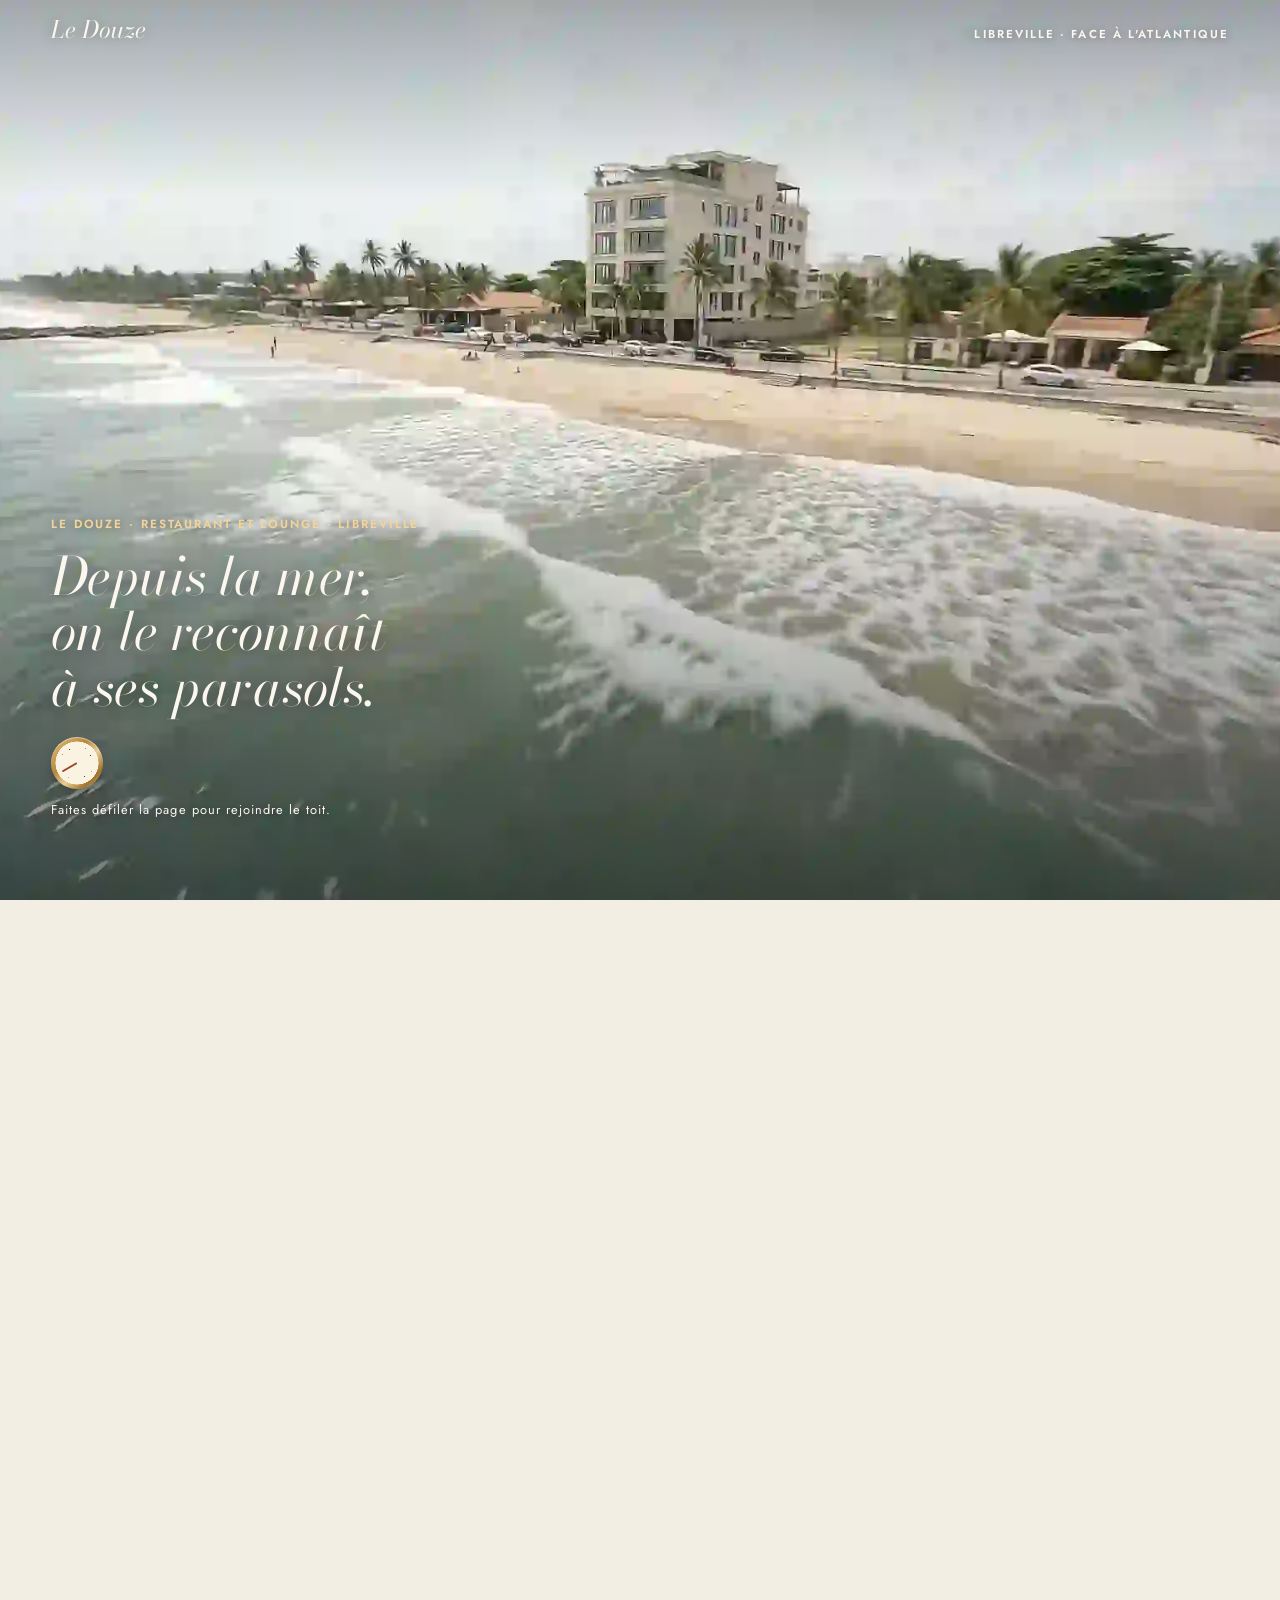
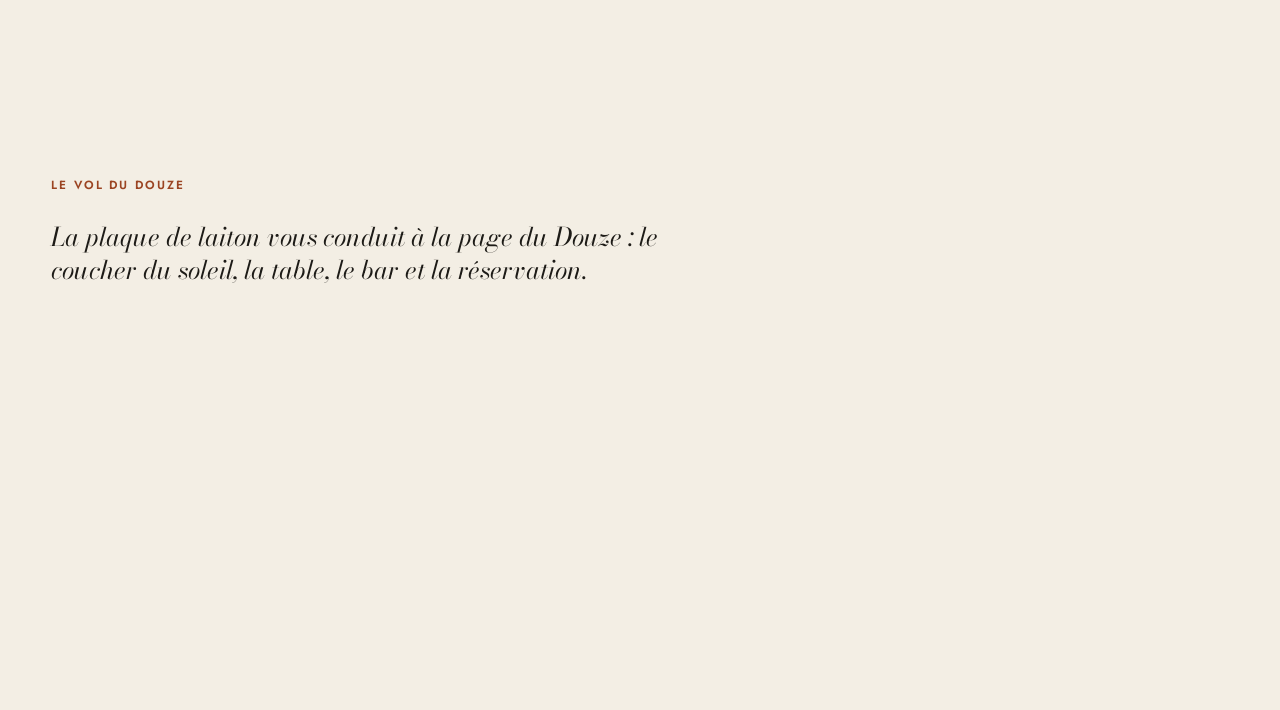
==== vol/index.html @ 2e79db7e "Le vol du Douze : de la mer au comptoir du salon-bar (page /vol/) Vol simulé de 26 s, piloté par le " ====
<!doctype html>
<html lang="fr">
<head>
<meta charset="utf-8">
<meta name="viewport" content="width=device-width, initial-scale=1">
<title>Le Douze · Le toit</title>
<meta name="robots" content="noindex">
<link rel="icon" href="data:,">
<link rel="preconnect" href="https://fonts.googleapis.com">
<link rel="preconnect" href="https://fonts.gstatic.com" crossorigin>
<link href="https://fonts.googleapis.com/css2?family=Bodoni+Moda:ital,opsz,wght@0,6..96,400..700;1,6..96,400..600&family=Jost:wght@400;500;600&display=swap" rel="stylesheet">
<link rel="stylesheet" href="cinescroll.css">
<link rel="stylesheet" href="vol.css">
</head>
<body>

<header class="bandeau">
  <p class="marque">Le Douze</p>
  <p class="bandeau__lieu">Libreville · face à l'Atlantique</p>
</header>

<main>
  <!-- Le vol : de l'océan au toit, puis au comptoir du salon-bar. Vidéo générée (vol simulé), 26 s.
       Temps du film : mer 0-0,26 · tables 0,26-0,42 · couple 0,42-0,56 · pergola 0,56-0,705 ·
       seuil 0,705-0,85 · bar 0,85-1. La courbe ralentit sur le couple et la plage. -->
  <section class="vol" id="vol" data-cs-scene data-cs-length="720" data-cs-damp="7" aria-labelledby="titre-douze">
    <div class="vol__scene" data-cs-stage>
      <img class="vol__affiche" data-cs-poster src="media/vol-debut.webp" data-cs-poster-end="media/vol-fin.webp"
           alt="Vue aérienne depuis l'océan : la plage, le boulevard bordé de cocotiers et l'immeuble du Douze, son toit-terrasse couvert de parasols écrus.">
      <video class="vol__film" data-cs-video data-cs-src="media/vol.mp4" data-cs-src-mobile="media/vol-m.mp4"
             data-cs-curve="0:0, 0.22:0.26, 0.36:0.42, 0.45:0.47, 0.53:0.56, 0.66:0.705, 0.78:0.85, 0.9:0.995, 1:1"
             muted playsinline preload="none" aria-hidden="true"></video>
      <div class="vol__voile" aria-hidden="true"></div>

      <div class="vol__ouverture" data-cs-cue="0,0.08">
        <p class="surtitre">Le Douze · restaurant et lounge · Libreville</p>
        <p class="ouverture__phrase">Depuis la mer, on le reconnaît à ses parasols.</p>
        <p class="altimetre" aria-hidden="true"><span class="altimetre__aiguille"></span></p>
        <p class="ouverture__geste">Faites défiler la page pour rejoindre le toit.</p>
      </div>

      <p class="vol__legende vol__legende--droite" data-cs-cue="0.07,0.23">Trois étages au-dessus du boulevard, l'Atlantique pour seul voisin.</p>
      <p class="vol__legende" data-cs-cue="0.22,0.38">Le déjeuner se prend au soleil, sous les parasols de toile.</p>
      <p class="vol__legende vol__legende--droite" data-cs-cue="0.38,0.54">En contrebas, la plage ; au-delà, l'Atlantique jusqu'à l'horizon.</p>
      <p class="vol__legende" data-cs-cue="0.6,0.77">Sous la pergola, le salon-bar ouvre ses baies sur la mer.</p>

      <div class="vol__heros" data-cs-cue="0.86,1">
        <p class="heure-geante" aria-hidden="true">12<span class="heure-geante__h">h</span>30</p>
        <h1 id="titre-douze" class="heros__titre">Douze heures sur un toit, face à l'océan.</h1>
        <p class="heros__phrase">Le déjeuner au soleil, le coucher du soleil sur l'Atlantique, puis la nuit au bar. Le Douze vous reçoit chaque jour de midi à minuit, au troisième étage et sur le toit.</p>
        <a class="ascenseur" href="../#reserver">
          <span class="ascenseur__plaque" aria-hidden="true">
            <span class="ascenseur__vis"></span><span class="ascenseur__vis"></span>
            <span class="ascenseur__bouton"><svg viewBox="0 0 24 24"><path d="M12 6l6 8H6z"/></svg></span>
            <span class="ascenseur__etage">Toit</span>
          </span>
          <span class="ascenseur__txt">Réserver une table</span>
        </a>
      </div>
    </div>
  </section>

  <section class="suite" id="suite">
    <p class="surtitre">Le vol du Douze</p>
    <p class="suite__texte">La plaque de laiton vous conduit à la page du Douze : le coucher du soleil, la table, le bar et la réservation.</p>
  </section>
</main>

<script>
  // Téléphone tenu droit : une version recadrée en hauteur (810 × 1080, toute la définition de la
  // source), au lieu d'un 16:9 de 720 px agrandi six fois pour remplir l'écran. Tenu à
  // l'horizontale (ou tablette couchée), le 16:9 léger. Même règle « mobile » que le moteur.
  (() => {
    const mobile = matchMedia('(hover: none) and (pointer: coarse)').matches || matchMedia('(max-width: 760px)').matches;
    if (!mobile) return;
    const v = document.querySelector('.vol__film');
    if (matchMedia('(orientation: portrait)').matches) document.documentElement.classList.add('vol-portrait');
    else v.dataset.csSrcMobile = 'media/vol-m-paysage.mp4';
  })();
</script>
<script src="cinescroll.js"></script>
<script>
  // L'en-tête suit la pose du vol (même seuil que le voile crème de vol.css).
  document.getElementById('vol').addEventListener('cs:progress', e => {
    const pose = Math.min(1, Math.max(0, (e.detail.p - 0.84) * 7));
    document.documentElement.style.setProperty('--pose', pose.toFixed(3));
  });
</script>
</body>
</html>
---- vol/cinescroll.css ----
/* cine-scroll1 engine styles. Thème par variables ; ne pas modifier par projet. */
[data-cs-scene] { position: relative; }
[data-cs-stage] {
  position: sticky; top: 0; height: 100svh; overflow: hidden;
  display: grid; place-items: center;
}
[data-cs-stage] > canvas[data-cs-orbit],
[data-cs-stage] > video[data-cs-video],
[data-cs-stage] > [data-cs-poster],
[data-cs-stage] > [data-cs-gl] {
  grid-area: 1 / 1; width: 100%; height: 100%; display: block;
}
video[data-cs-video], [data-cs-poster] { object-fit: var(--cs-fit, cover); }
canvas[data-cs-orbit] { cursor: grab; outline: none; }
canvas[data-cs-orbit].cs-grabbing { cursor: grabbing; }
canvas[data-cs-orbit]:focus-visible { outline: 2px solid var(--cs-focus, currentColor); outline-offset: -6px; }
/* L'affiche reste sous le média jusqu'à la première vraie image peinte. */
[data-cs-poster] { transition: opacity .25s linear; }
[data-cs-poster].cs-hidden { opacity: 0; visibility: hidden; }
video[data-cs-video]:not(.cs-painted), canvas[data-cs-orbit]:not(.cs-painted) { opacity: 0; }
[data-cs-hint] { transition: opacity .4s ease; }
[data-cs-hint].cs-hidden { opacity: 0; visibility: hidden; }
/* Textes calés : cachés seulement quand le moteur tourne. */
.cs-ready [data-cs-cue] { opacity: 0; visibility: hidden; will-change: opacity, transform; }
@media (prefers-reduced-motion: reduce) {
  [data-cs-poster], [data-cs-hint] { transition: none; }
  video[data-cs-video] { display: none; }
}
---- vol/vol.css ----
:root {
  --toile: #f3eee4;
  --encre: #1d1b17;
  --encre-douce: #4d473f;
  --terre: #9b4422;
  --papier: #fbf7ef;
  --laiton-grain: linear-gradient(135deg, #e3c27f 0%, #b8873e 38%, #e9cf95 58%, #a2742f 80%, #d4b06a 100%);
  --f-display: "Bodoni Moda", "Didot", "Bodoni 72", Georgia, serif;
  --f-texte: "Jost", "Futura", system-ui, sans-serif;
  --gouttiere: clamp(1rem, 4vw, 3.5rem);
  color-scheme: light;
}
*, *::before, *::after { box-sizing: border-box; }
html { background: var(--toile); }
body { margin: 0; background: var(--toile); color: var(--encre); font: 400 1.05rem/1.55 var(--f-texte); -webkit-font-smoothing: antialiased; }
img { display: block; max-width: 100%; height: auto; }

.bandeau {
  position: fixed; inset: 0 0 auto 0; z-index: 10;
  display: flex; justify-content: space-between; align-items: baseline;
  padding: 1.1rem var(--gouttiere);
  pointer-events: none;
}
/* --pose (0..1, posé par la page) : l'en-tête passe du blanc sur le vol à l'encre sur le voile crème. */
.bandeau { --ton: color-mix(in srgb, var(--encre) calc(var(--pose, 0) * 100%), var(--papier)); }
.marque { margin: 0; font: italic 400 1.5rem/1 var(--f-display); color: var(--ton); text-shadow: 0 1px 12px rgb(0 0 0 / calc(.35 * (1 - var(--pose, 0)))); }
.bandeau__lieu { margin: 0; font-size: .72rem; font-weight: 600; letter-spacing: .18em; text-transform: uppercase; color: var(--ton); text-shadow: 0 1px 10px rgb(0 0 0 / calc(.4 * (1 - var(--pose, 0)))); }
.cs-reduced { --pose: 1; }

/* ---------- la scène du vol ---------- */
.vol__scene { position: sticky; top: 0; height: 100svh; overflow: hidden; background: #cfd6d6; }
.vol__affiche, .vol__film { position: absolute; inset: 0; width: 100%; height: 100%; object-fit: cover; object-position: 58% 50%; }
.vol__voile {
  position: absolute; inset: 0; pointer-events: none;
  background:
    linear-gradient(90deg, rgb(243 238 228 / calc(var(--fin, 0) * .9)) 0%, rgb(243 238 228 / calc(var(--fin, 0) * .55)) 38%, rgb(243 238 228 / 0) 62%),
    linear-gradient(0deg, rgb(10 14 20 / calc((1 - var(--fin, 0)) * .55)) 0%, rgb(10 14 20 / calc((1 - var(--fin, 0)) * .22)) 30%, rgb(10 14 20 / 0) 52%),
    linear-gradient(180deg, rgb(10 14 20 / .32) 0%, rgb(10 14 20 / 0) 22%);
}
/* --fin : de 0 à 1 pendant l'arc final (voile crème pour le titre) ; avant, un pied sombre porte les légendes claires. */
.vol { --fin: clamp(0, calc((var(--cs-p, 0) - .84) * 7), 1); }

.surtitre { margin: 0 0 1rem; font-size: .74rem; font-weight: 600; letter-spacing: .16em; text-transform: uppercase; color: var(--terre); }

/* ouverture, au-dessus de l'océan */
.vol__ouverture {
  position: absolute; left: var(--gouttiere); bottom: clamp(2rem, 9vh, 5rem);
  max-width: 30rem; color: var(--papier);
}
.vol__ouverture .surtitre { color: #f2d49a; text-shadow: 0 1px 10px rgb(0 0 0 / .45); }
.ouverture__phrase { margin: 0 0 1.4rem; font: italic 400 clamp(1.8rem, 1.2rem + 2.6vw, 3.4rem)/1.05 var(--f-display); text-shadow: 0 2px 18px rgb(0 0 0 / .4); text-wrap: balance; }
.ouverture__geste { margin: .7rem 0 0; font-size: .8rem; letter-spacing: .08em; text-shadow: 0 1px 8px rgb(0 0 0 / .5); }

/* l'altimètre : un cadran de laiton dont l'aiguille monte avec le vol */
.altimetre {
  position: relative; width: 52px; height: 52px; margin: 0; border-radius: 50%;
  background: radial-gradient(circle at 50% 50%, #faf3e2 0 58%, transparent 59%), var(--laiton-grain);
  box-shadow: 0 6px 16px -6px rgb(0 0 0 / .55), inset 0 1px 0 rgb(255 255 255 / .5);
}
.altimetre::before {
  content: ""; position: absolute; inset: 9px; border-radius: 50%;
  background: repeating-conic-gradient(from -90deg, #5a3f15 0 1.5deg, transparent 1.5deg 30deg);
  mask: radial-gradient(circle, transparent 0 62%, #000 63%);
}
.altimetre__aiguille {
  position: absolute; left: 50%; top: 50%; width: 2px; height: 17px; margin-left: -1px;
  background: var(--terre); border-radius: 2px; transform-origin: 50% 100%;
  translate: 0 -100%; rotate: calc(-120deg + var(--cs-p, 0) * 1200deg);
}

.vol__legende {
  position: absolute; left: var(--gouttiere); bottom: clamp(2rem, 10vh, 6rem); margin: 0;
  max-width: 19ch; color: var(--papier);
  font: italic 400 clamp(1.5rem, 1rem + 2vw, 2.6rem)/1.08 var(--f-display);
  text-shadow: 0 2px 16px rgb(0 0 0 / .45); text-wrap: balance;
}
.vol__legende--droite { left: auto; right: var(--gouttiere); text-align: right; }

/* la pose : le héros du Douze */
.vol__heros {
  position: absolute; left: var(--gouttiere); top: 50%; translate: 0 -50%;
  width: min(36rem, 46vw);
}
.heure-geante {
  margin: 0 0 .2em; font-family: var(--f-display); font-variation-settings: "opsz" 30;
  font-size: min(clamp(4.5rem, 11vw, 10rem), 20svh); line-height: .9; letter-spacing: -.02em;
  font-variant-numeric: lining-nums tabular-nums;
}
.heure-geante__h { font-style: italic; font-size: .42em; margin: 0 .12em; color: var(--terre); vertical-align: .55em; }
.heros__titre { margin: 0 0 1rem; font: italic 400 min(clamp(1.9rem, 1.2rem + 2.4vw, 3.4rem), 7svh)/1.05 var(--f-display); max-width: 16ch; text-wrap: balance; }
.heros__phrase { margin: 0 0 2rem; max-width: 38ch; color: var(--encre-douce); text-wrap: pretty; }

/* l'ascenseur, contrôle-objet repris de la page du Douze */
.ascenseur { display: inline-flex; align-items: center; gap: 1rem; color: var(--encre); text-decoration: none; min-height: 56px; }
.ascenseur__plaque {
  position: relative; display: grid; place-items: center; align-content: center; gap: .3rem;
  width: 62px; height: 92px; flex: none; background: var(--laiton-grain); border-radius: 9px;
  box-shadow: inset 0 1px 0 rgb(255 255 255 / .55), inset 0 -2px 4px rgb(80 50 10 / .35), 0 6px 16px -6px rgb(60 40 10 / .55);
}
.ascenseur__vis { position: absolute; left: 50%; width: 6px; height: 6px; margin-left: -3px; border-radius: 50%; background: radial-gradient(circle at 35% 35%, #f3dfae, #7e5a24); }
.ascenseur__vis:first-child { top: 7px; }
.ascenseur__vis:nth-child(2) { bottom: 7px; }
.ascenseur__bouton {
  display: grid; place-items: center; width: 36px; height: 36px; border-radius: 50%;
  background: radial-gradient(circle at 40% 35%, #3a3a3c, #121214);
  box-shadow: 0 0 0 3px #8a6428, 0 0 0 4px rgb(255 240 200 / .5), inset 0 2px 3px rgb(0 0 0 / .6);
  transition: background .25s ease, box-shadow .25s ease;
}
.ascenseur__bouton svg { width: 16px; height: 16px; fill: #d9c6a0; transition: fill .25s ease; }
.ascenseur__etage { font-size: .58rem; font-weight: 600; letter-spacing: .18em; text-transform: uppercase; color: #5a3f15; }
.ascenseur__txt { font-size: .86rem; font-weight: 600; letter-spacing: .14em; text-transform: uppercase; padding-bottom: .25rem; background: linear-gradient(currentColor, currentColor) 0 100% / 2.2rem 1px no-repeat; transition: background-size .35s ease; }
.ascenseur:hover .ascenseur__bouton, .ascenseur:focus-visible .ascenseur__bouton {
  background: radial-gradient(circle at 40% 35%, #fff1c9, #ffbe55 60%, #e08a1e);
  box-shadow: 0 0 0 3px #8a6428, 0 0 14px 4px rgb(255 190 85 / .65), inset 0 1px 2px rgb(120 60 0 / .4);
}
.ascenseur:hover .ascenseur__bouton svg, .ascenseur:focus-visible .ascenseur__bouton svg { fill: #3b2205; }
.ascenseur:hover .ascenseur__txt, .ascenseur:focus-visible .ascenseur__txt { background-size: 100% 1px; }
.ascenseur:focus-visible { outline: 2px solid var(--terre); outline-offset: 6px; }

.suite { min-height: 70vh; padding: 6rem var(--gouttiere); max-width: 48rem; }
.suite__texte { font: italic 400 1.6rem/1.3 var(--f-display); }

/* ---------- téléphone ---------- */
@media (max-width: 760px) {
  .vol__affiche, .vol__film { object-position: 70% 50%; }
  .vol__voile {
    background:
      linear-gradient(0deg, rgb(243 238 228 / calc(var(--fin, 0) * .94)) 0%, rgb(243 238 228 / calc(var(--fin, 0) * .8)) 48%, rgb(243 238 228 / 0) 70%),
      linear-gradient(180deg, rgb(10 14 20 / .32) 0%, rgb(10 14 20 / 0) 22%);
  }
  .vol__heros { top: auto; bottom: 1.2rem; translate: none; width: auto; right: var(--gouttiere); }
  .heure-geante { font-size: min(clamp(3.4rem, 17vw, 5.4rem), 10svh); }
  .heros__titre { font-size: clamp(1.6rem, 7vw, 2.2rem); }
  .heros__phrase { display: none; }
  .vol__legende, .vol__legende--droite { left: var(--gouttiere); right: var(--gouttiere); text-align: left; max-width: none; }
  .bandeau__lieu { display: none; }
}
/* Version portrait (recadrée dans la source autour de 65 % de la largeur) : déjà centrée sur le
   sujet, elle se cale au milieu. L'affiche 16:9 à 70 % montre la même bande sur un téléphone. */
.vol-portrait .vol__film { object-position: 50% 50%; }
/* Mouvement réduit : pas de vol, l'image du héros et son texte d'emblée, sans 460 vh vides. */
.cs-reduced .vol { --fin: 1; height: 100svh !important; }
.cs-reduced .vol__ouverture, .cs-reduced .vol__legende { display: none; }
.cs-reduced .vol__heros { opacity: 1 !important; visibility: visible !important; transform: none !important; }
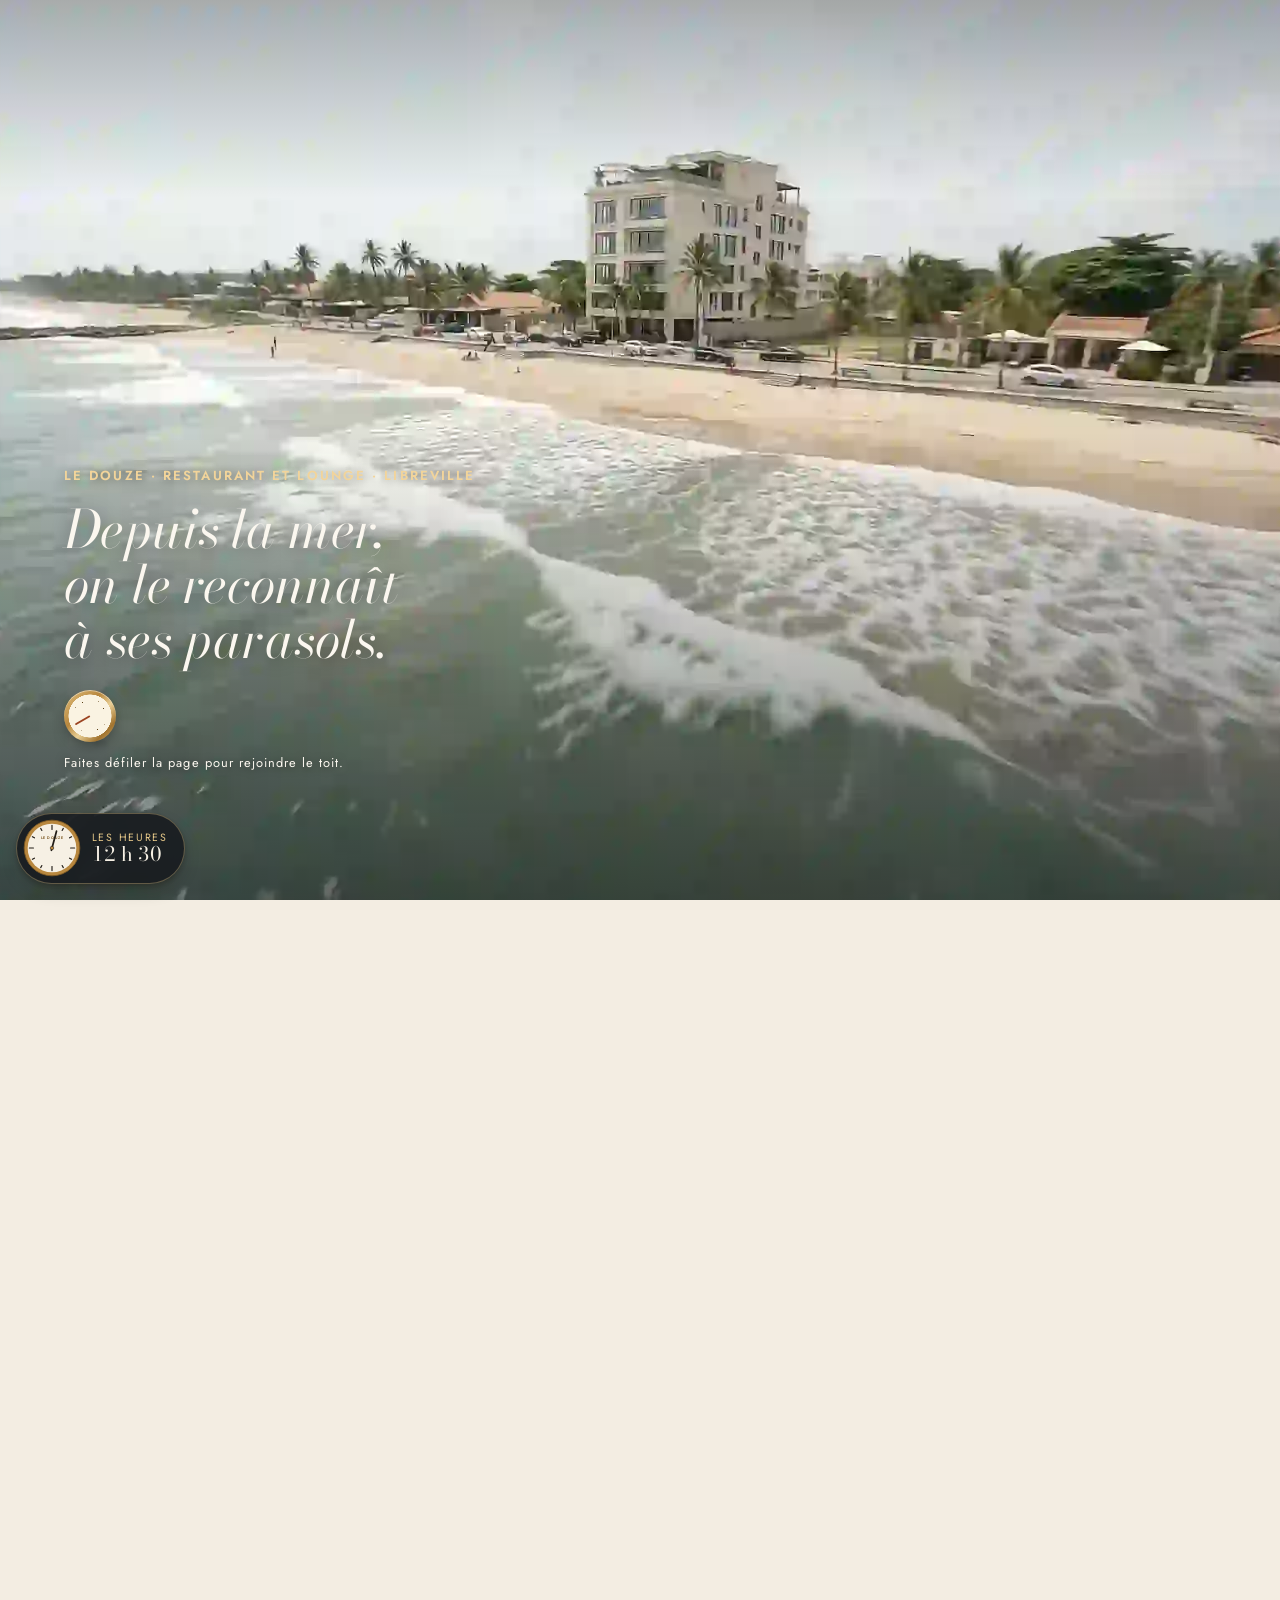
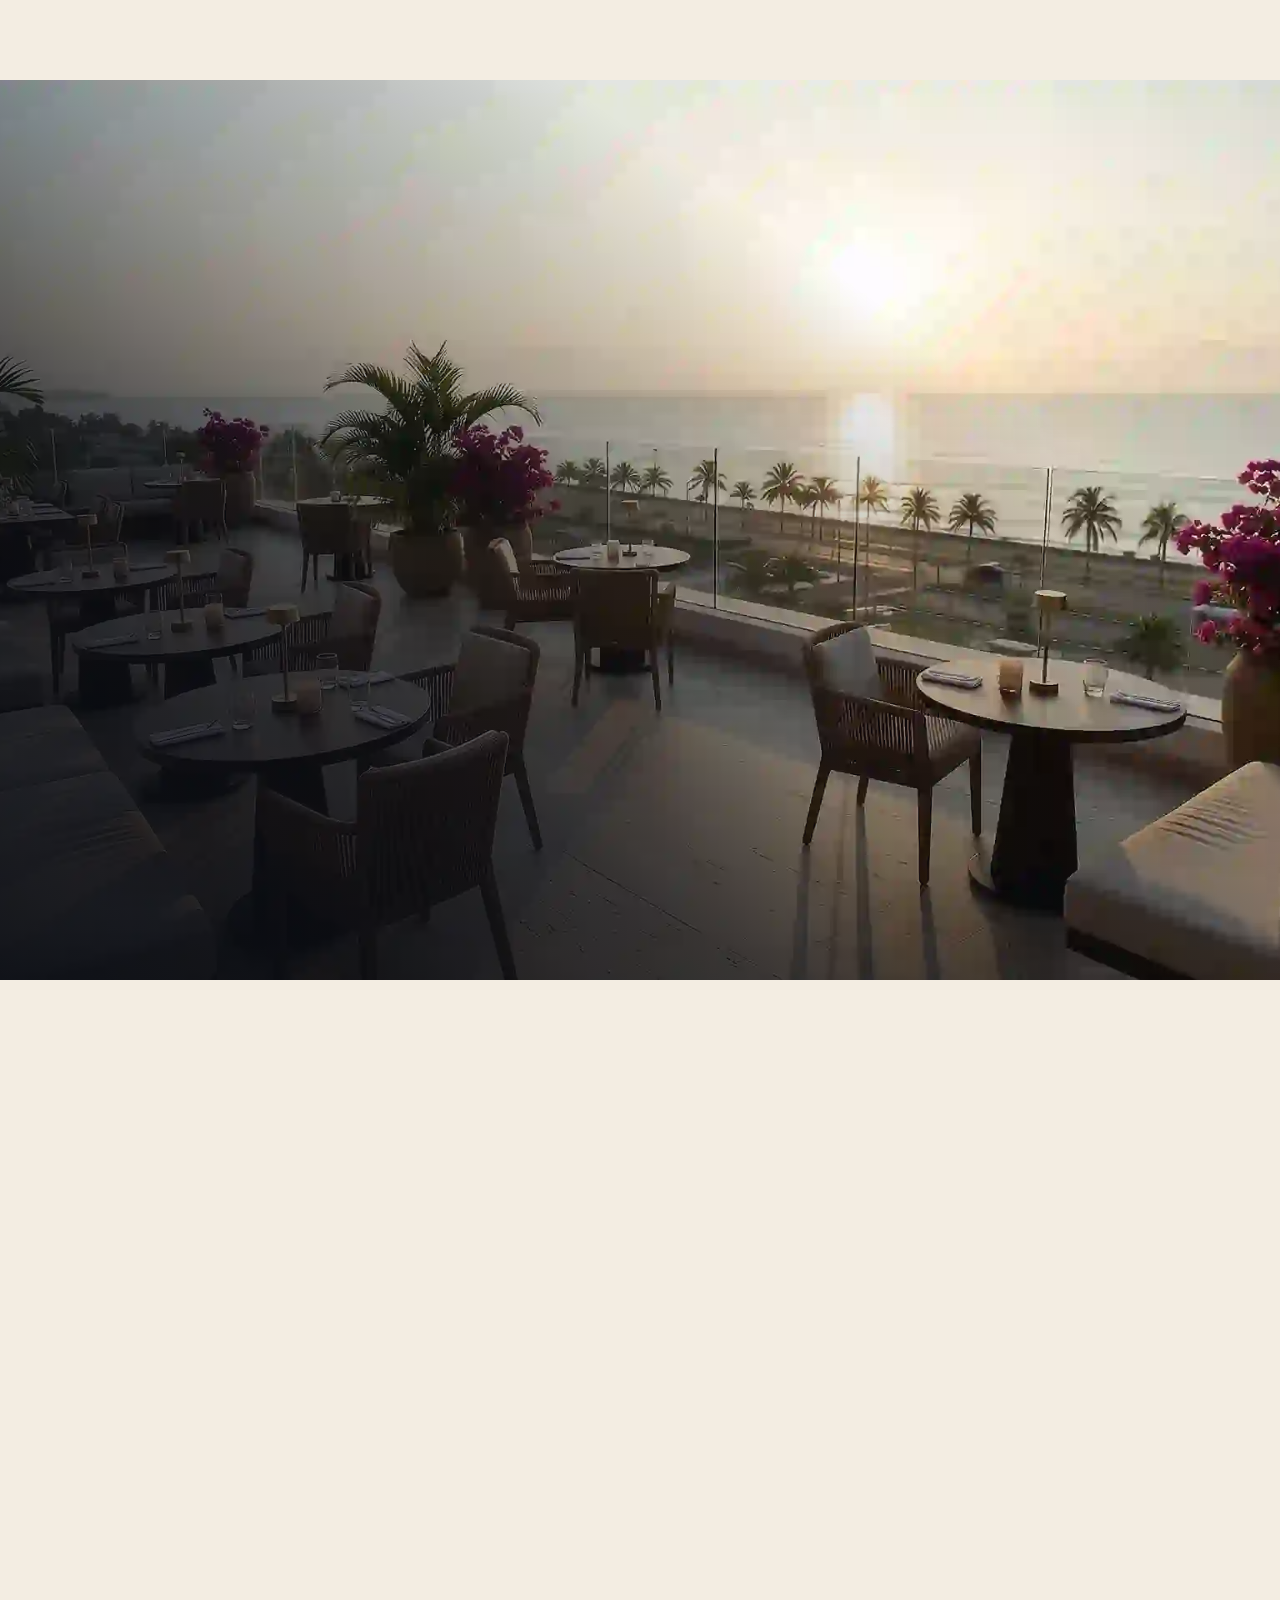
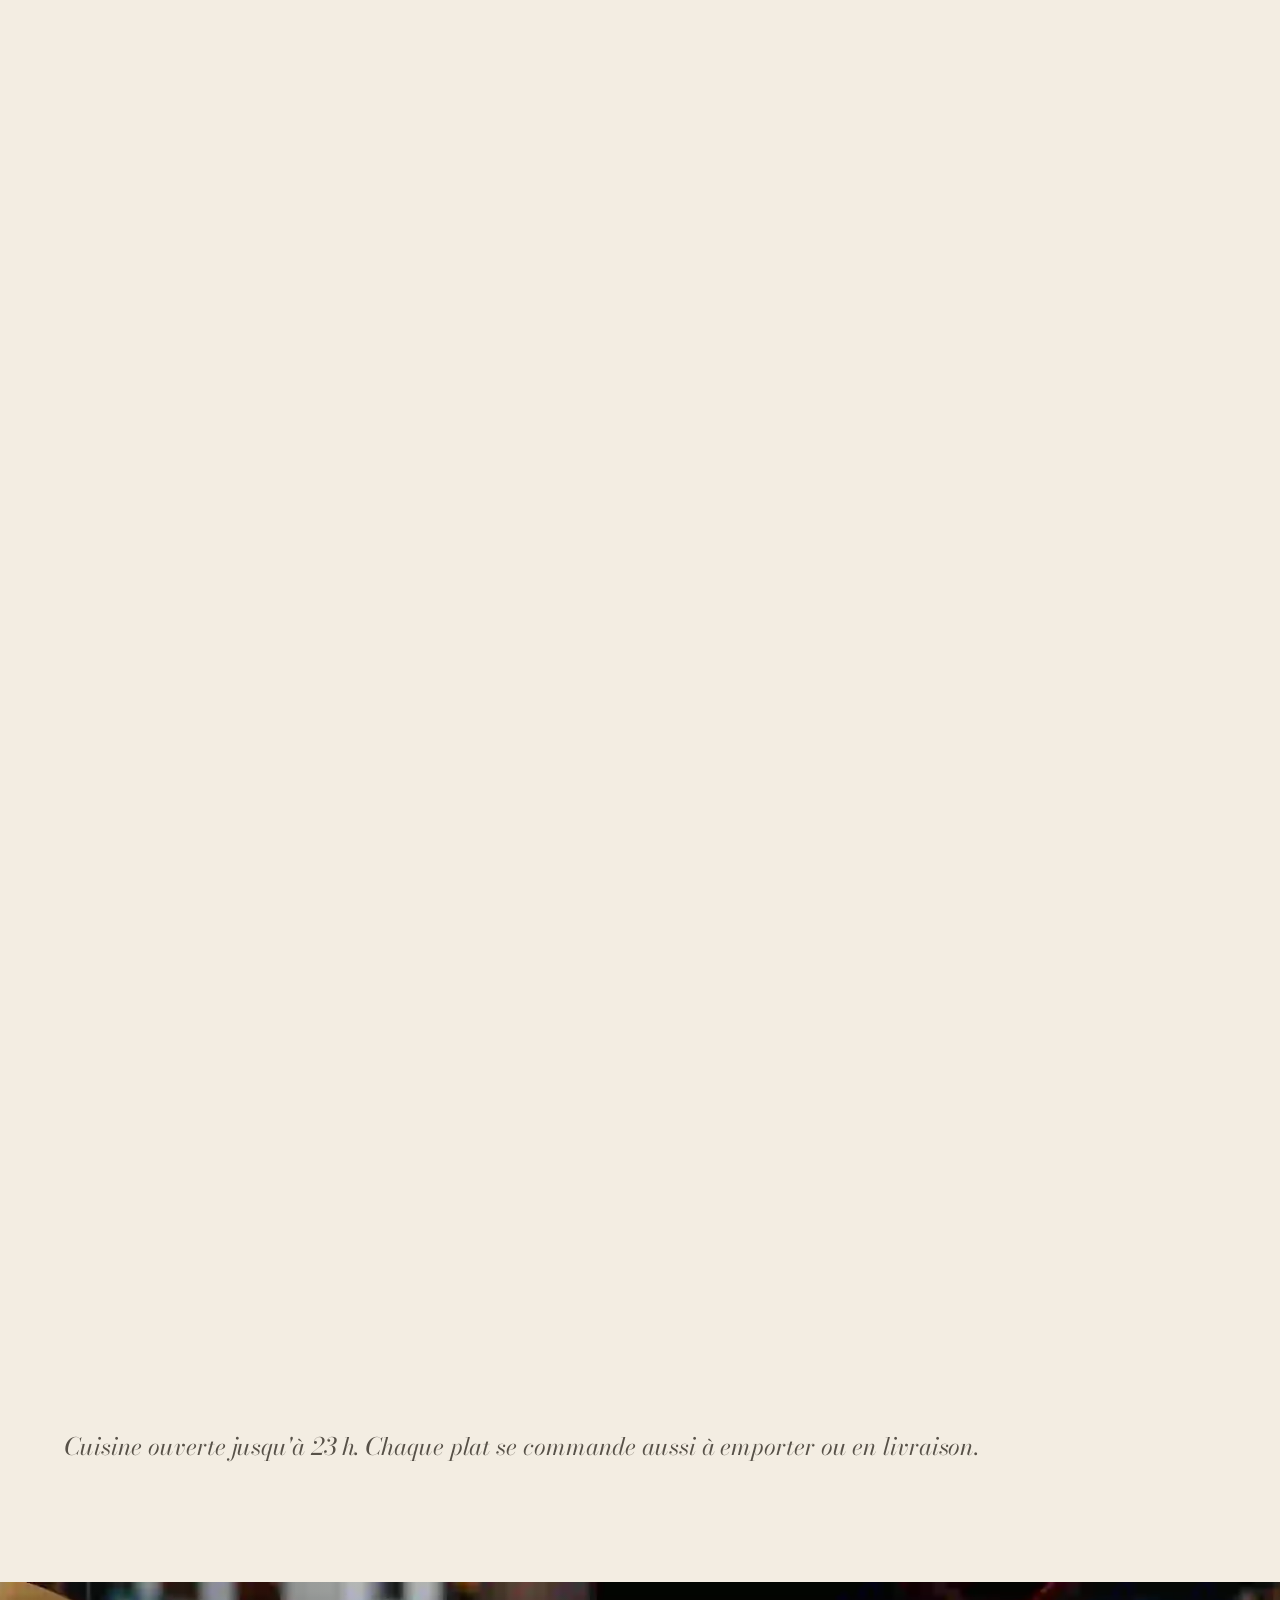
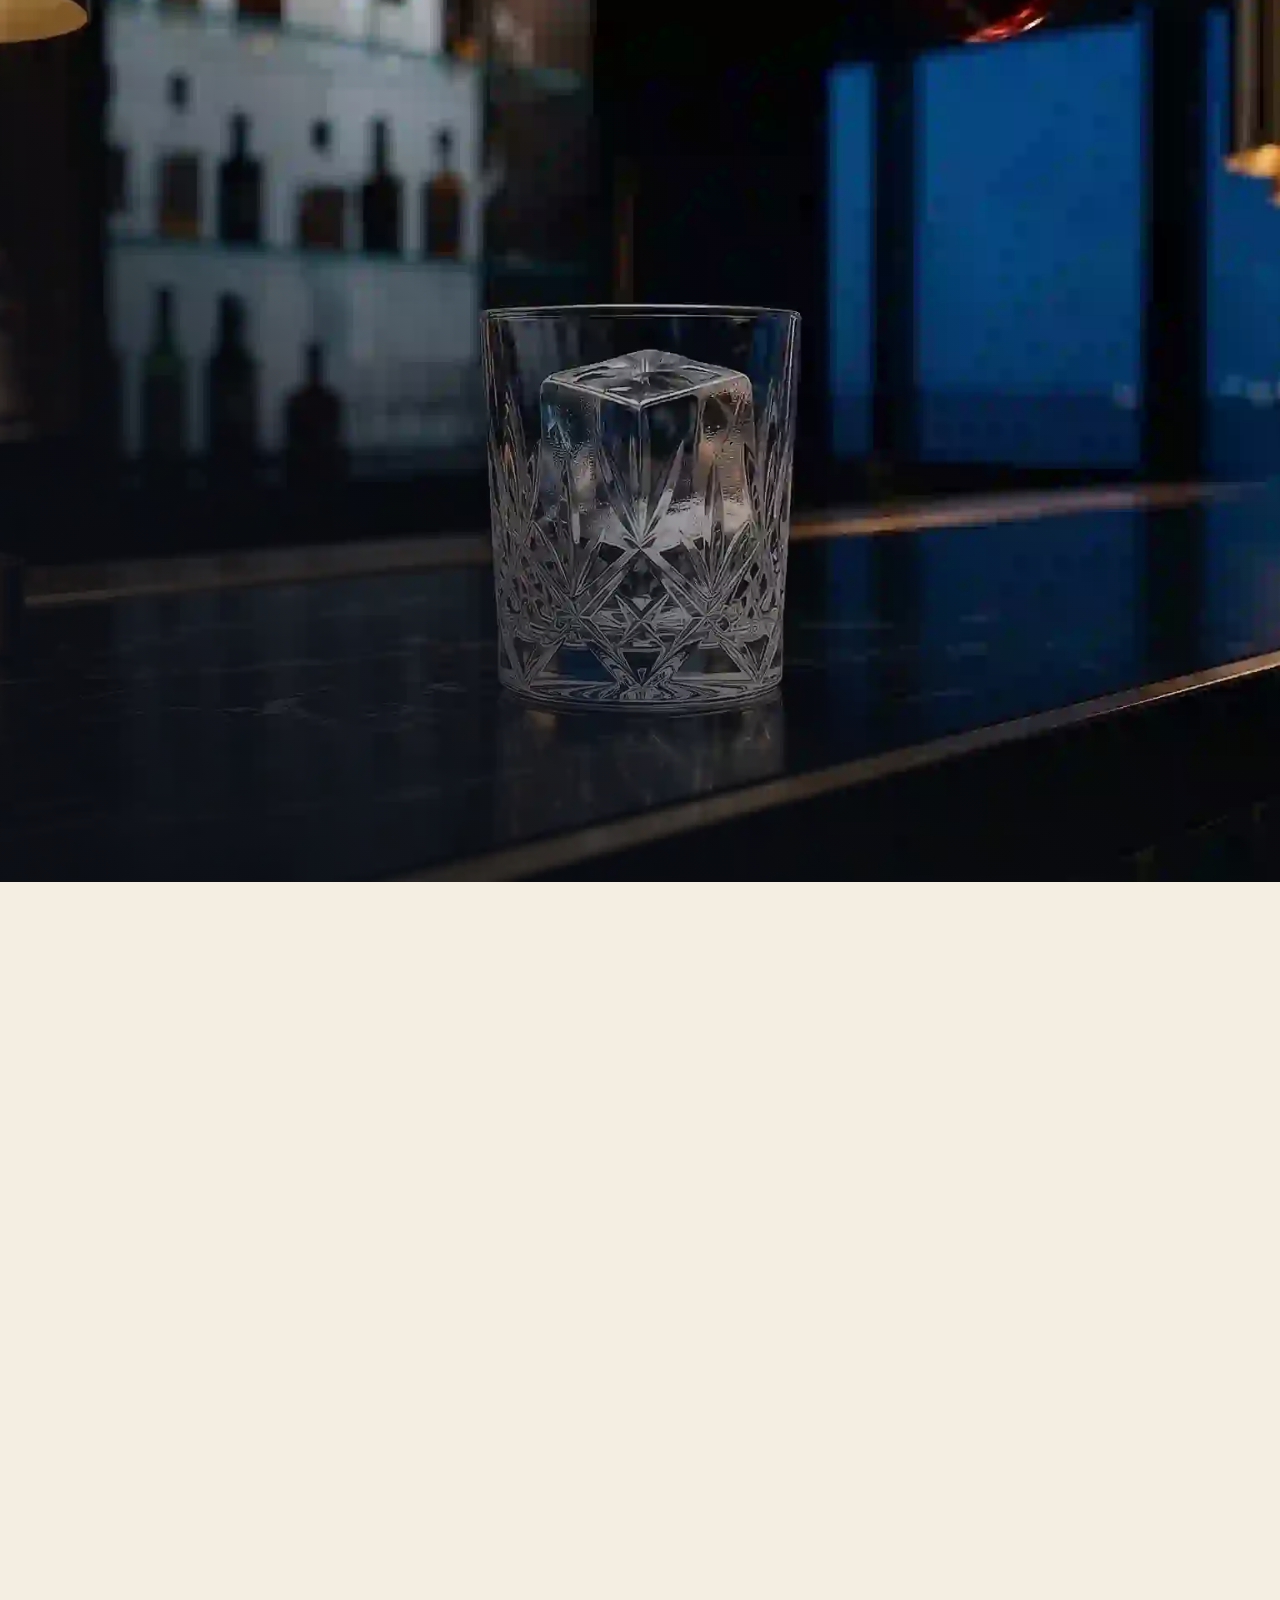
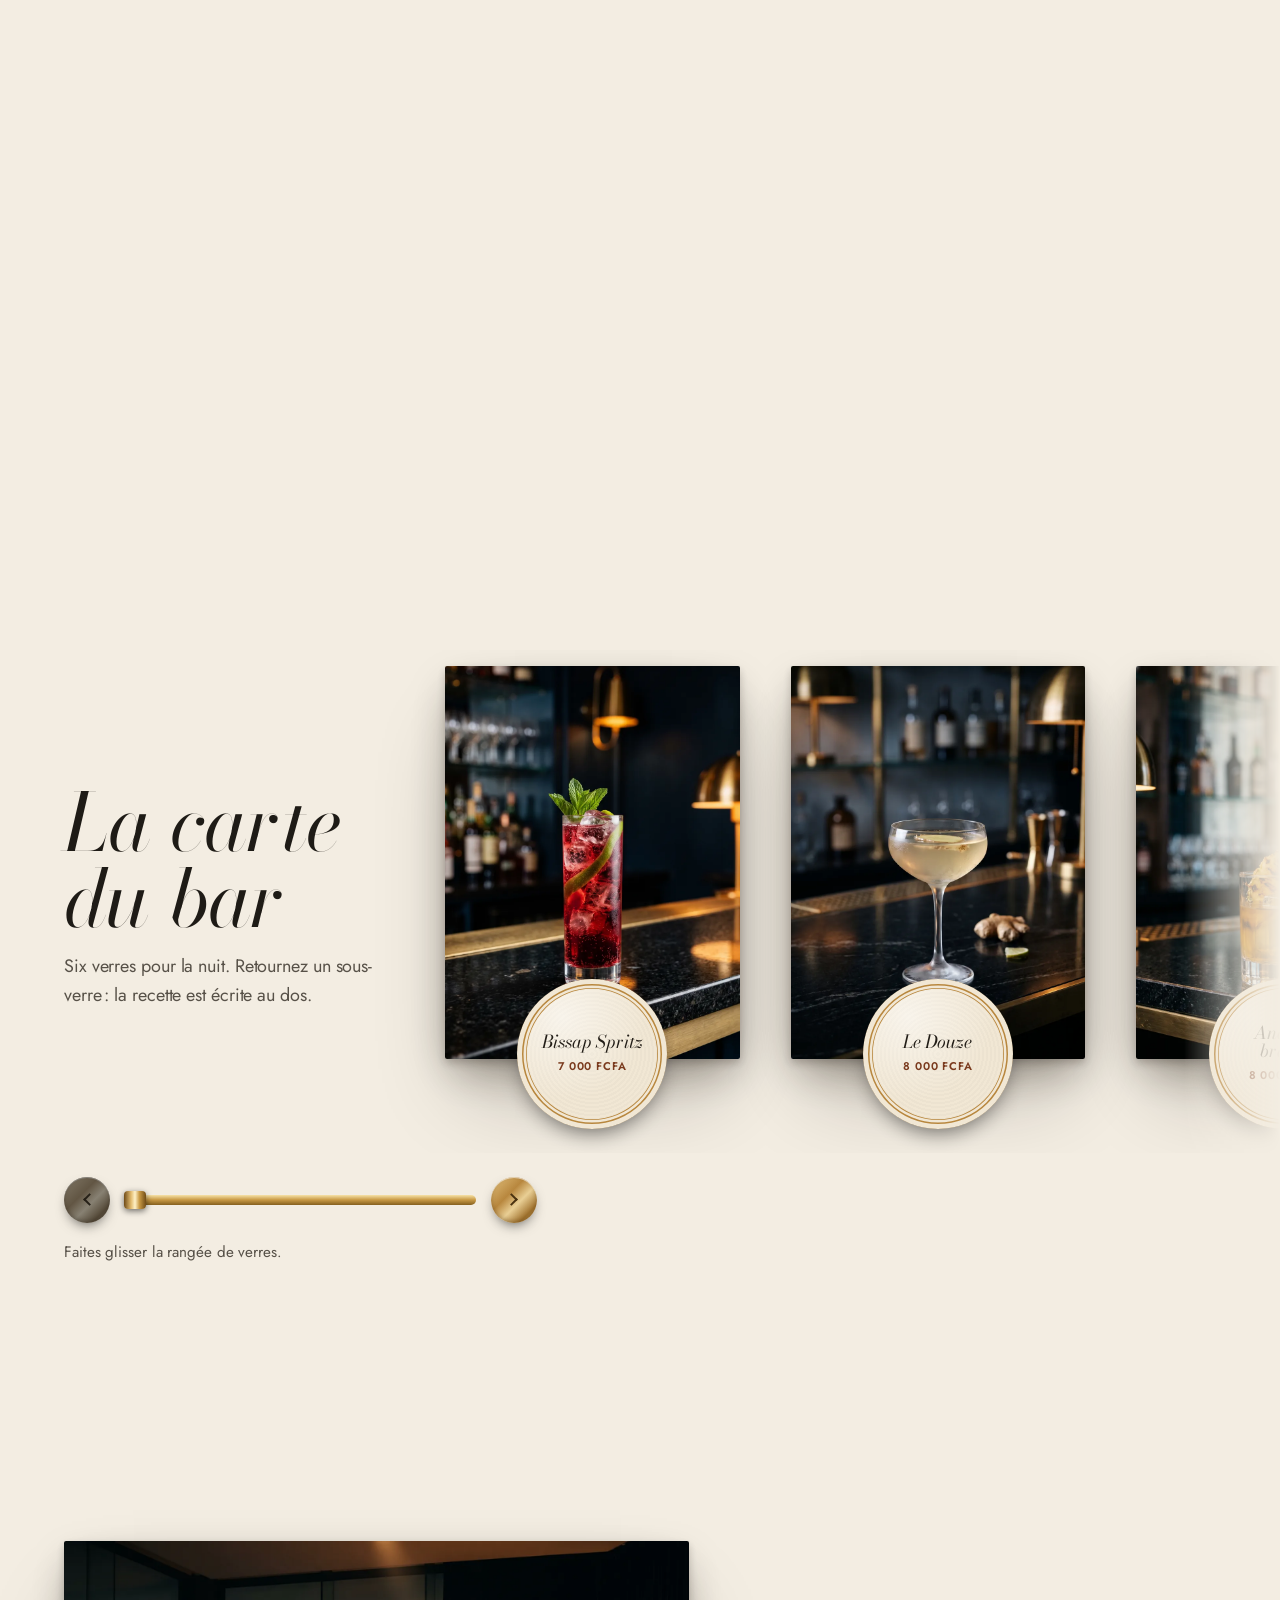
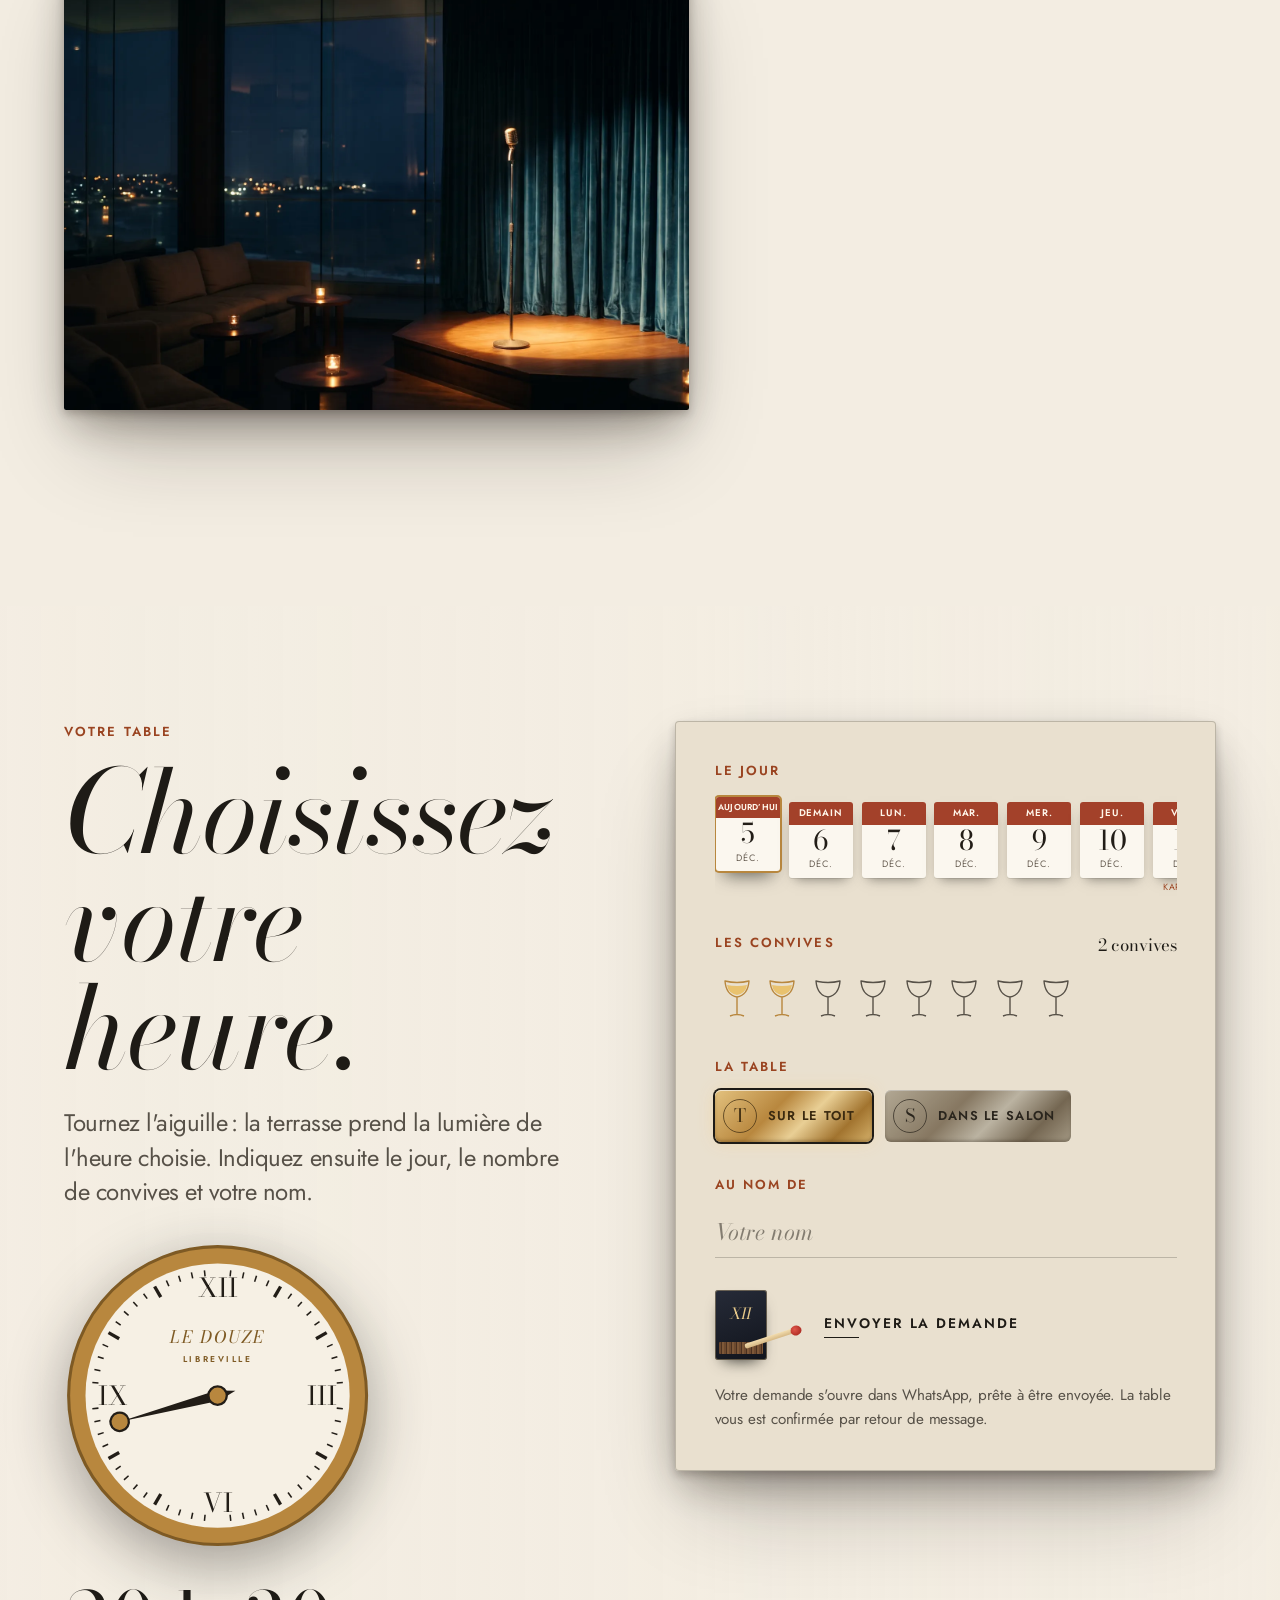
==== commit 1d08c3a2: "Le vol remplace la photo du déjeuner en haut de la page La première partie de la page d'accueil devi" ====
--- a/vol/index.html
+++ b/vol/index.html
@@ -2,89 +2,11 @@
 <html lang="fr">
 <head>
 <meta charset="utf-8">
-<meta name="viewport" content="width=device-width, initial-scale=1">
-<title>Le Douze · Le toit</title>
-<meta name="robots" content="noindex">
-<link rel="icon" href="data:,">
-<link rel="preconnect" href="https://fonts.googleapis.com">
-<link rel="preconnect" href="https://fonts.gstatic.com" crossorigin>
-<link href="https://fonts.googleapis.com/css2?family=Bodoni+Moda:ital,opsz,wght@0,6..96,400..700;1,6..96,400..600&family=Jost:wght@400;500;600&display=swap" rel="stylesheet">
-<link rel="stylesheet" href="cinescroll.css">
-<link rel="stylesheet" href="vol.css">
+<title>Le Douze</title>
+<meta name="robots" content="noindex, nofollow">
+<!-- Le vol a rejoint la page d'accueil (2026-11-10) : cette adresse y mène. -->
+<meta http-equiv="refresh" content="0; url=../">
+<link rel="canonical" href="../">
 </head>
-<body>
-
-<header class="bandeau">
-  <p class="marque">Le Douze</p>
-  <p class="bandeau__lieu">Libreville · face à l'Atlantique</p>
-</header>
-
-<main>
-  <!-- Le vol : de l'océan au toit, puis au comptoir du salon-bar. Vidéo générée (vol simulé), 26 s.
-       Temps du film : mer 0-0,26 · tables 0,26-0,42 · couple 0,42-0,56 · pergola 0,56-0,705 ·
-       seuil 0,705-0,85 · bar 0,85-1. La courbe ralentit sur le couple et la plage. -->
-  <section class="vol" id="vol" data-cs-scene data-cs-length="720" data-cs-damp="7" aria-labelledby="titre-douze">
-    <div class="vol__scene" data-cs-stage>
-      <img class="vol__affiche" data-cs-poster src="media/vol-debut.webp" data-cs-poster-end="media/vol-fin.webp"
-           alt="Vue aérienne depuis l'océan : la plage, le boulevard bordé de cocotiers et l'immeuble du Douze, son toit-terrasse couvert de parasols écrus.">
-      <video class="vol__film" data-cs-video data-cs-src="media/vol.mp4" data-cs-src-mobile="media/vol-m.mp4"
-             data-cs-curve="0:0, 0.22:0.26, 0.36:0.42, 0.45:0.47, 0.53:0.56, 0.66:0.705, 0.78:0.85, 0.9:0.995, 1:1"
-             muted playsinline preload="none" aria-hidden="true"></video>
-      <div class="vol__voile" aria-hidden="true"></div>
-
-      <div class="vol__ouverture" data-cs-cue="0,0.08">
-        <p class="surtitre">Le Douze · restaurant et lounge · Libreville</p>
-        <p class="ouverture__phrase">Depuis la mer, on le reconnaît à ses parasols.</p>
-        <p class="altimetre" aria-hidden="true"><span class="altimetre__aiguille"></span></p>
-        <p class="ouverture__geste">Faites défiler la page pour rejoindre le toit.</p>
-      </div>
-
-      <p class="vol__legende vol__legende--droite" data-cs-cue="0.07,0.23">Trois étages au-dessus du boulevard, l'Atlantique pour seul voisin.</p>
-      <p class="vol__legende" data-cs-cue="0.22,0.38">Le déjeuner se prend au soleil, sous les parasols de toile.</p>
-      <p class="vol__legende vol__legende--droite" data-cs-cue="0.38,0.54">En contrebas, la plage ; au-delà, l'Atlantique jusqu'à l'horizon.</p>
-      <p class="vol__legende" data-cs-cue="0.6,0.77">Sous la pergola, le salon-bar ouvre ses baies sur la mer.</p>
-
-      <div class="vol__heros" data-cs-cue="0.86,1">
-        <p class="heure-geante" aria-hidden="true">12<span class="heure-geante__h">h</span>30</p>
-        <h1 id="titre-douze" class="heros__titre">Douze heures sur un toit, face à l'océan.</h1>
-        <p class="heros__phrase">Le déjeuner au soleil, le coucher du soleil sur l'Atlantique, puis la nuit au bar. Le Douze vous reçoit chaque jour de midi à minuit, au troisième étage et sur le toit.</p>
-        <a class="ascenseur" href="../#reserver">
-          <span class="ascenseur__plaque" aria-hidden="true">
-            <span class="ascenseur__vis"></span><span class="ascenseur__vis"></span>
-            <span class="ascenseur__bouton"><svg viewBox="0 0 24 24"><path d="M12 6l6 8H6z"/></svg></span>
-            <span class="ascenseur__etage">Toit</span>
-          </span>
-          <span class="ascenseur__txt">Réserver une table</span>
-        </a>
-      </div>
-    </div>
-  </section>
-
-  <section class="suite" id="suite">
-    <p class="surtitre">Le vol du Douze</p>
-    <p class="suite__texte">La plaque de laiton vous conduit à la page du Douze : le coucher du soleil, la table, le bar et la réservation.</p>
-  </section>
-</main>
-
-<script>
-  // Téléphone tenu droit : une version recadrée en hauteur (810 × 1080, toute la définition de la
-  // source), au lieu d'un 16:9 de 720 px agrandi six fois pour remplir l'écran. Tenu à
-  // l'horizontale (ou tablette couchée), le 16:9 léger. Même règle « mobile » que le moteur.
-  (() => {
-    const mobile = matchMedia('(hover: none) and (pointer: coarse)').matches || matchMedia('(max-width: 760px)').matches;
-    if (!mobile) return;
-    const v = document.querySelector('.vol__film');
-    if (matchMedia('(orientation: portrait)').matches) document.documentElement.classList.add('vol-portrait');
-    else v.dataset.csSrcMobile = 'media/vol-m-paysage.mp4';
-  })();
-</script>
-<script src="cinescroll.js"></script>
-<script>
-  // L'en-tête suit la pose du vol (même seuil que le voile crème de vol.css).
-  document.getElementById('vol').addEventListener('cs:progress', e => {
-    const pose = Math.min(1, Math.max(0, (e.detail.p - 0.84) * 7));
-    document.documentElement.style.setProperty('--pose', pose.toFixed(3));
-  });
-</script>
-</body>
+<body><p><a href="../">Le Douze</a></p></body>
 </html>
